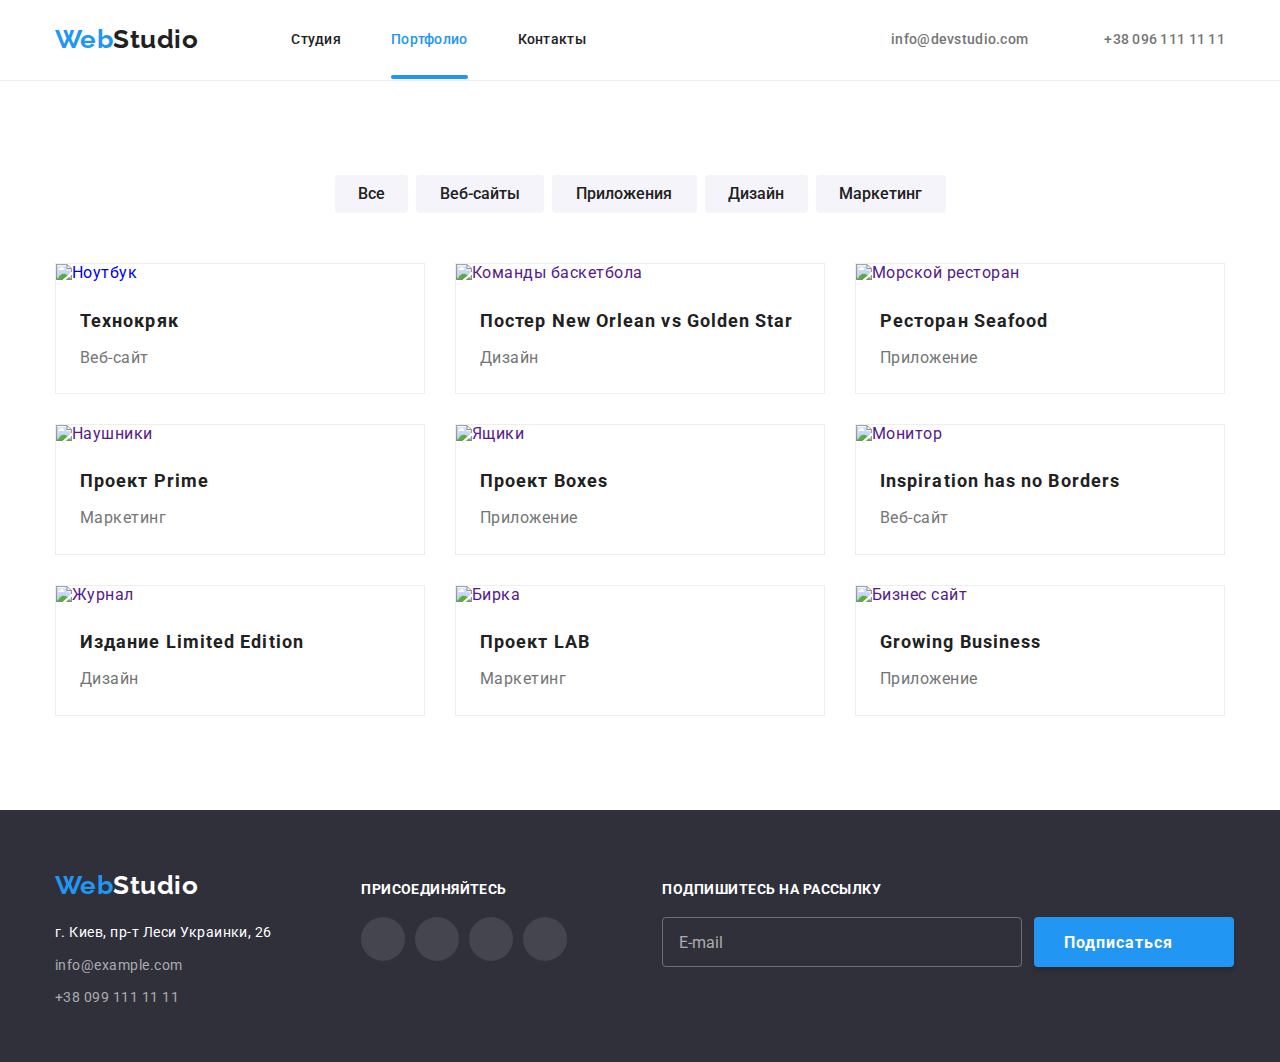
==== portfolio.html @ 2a5f99d3 "import _filter in portfolio" ====
<!DOCTYPE html>
<html lang="ru">
<head>
    <meta charset="UTF-8">
    <meta name="viewport" content="width=device-width, initial-scale=1.0">
    <title>Portfolio</title>
    <link href="https://fonts.googleapis.com/css2?family=Oleo+Script&family=Raleway:wght@700&family=Roboto:wght@400;500;700;900&display=swap" rel="stylesheet">
    <link rel="stylesheet" href="https://cdnjs.cloudflare.com/ajax/libs/modern-normalize/1.0.0/modern-normalize.min.css">
    <link rel="stylesheet" href="./css/portfolio.min.css">
</head>
<body>

<!--Header-->
<header class="header-line">

    <div class="container container-header">
        <nav class="container-nav">

            <a class="logo" href="./"><span class="logo-one">Web</span>Studio</a>
    
            <ul class="list list-nav utility-mp">
                <li class="item">
                    <a class="header-link current" href="./index.html">Студия</a>
                </li>
                <li class="item">
                    <a class="header-link" href="#" rel="noopener noreferel"><span class="location">Портфолио</span></a>
                </li>
                <li class="item">
                    <a class="header-link" href="#">Контакты</a>
                </li>
            </ul>
    
        </nav>
    
        <ul class="list list-contacts utility-mp">
            <li class="item">
                <a class="contacts-link" href="mailto:info@devstudio.com">
                <svg class="icon-link">
                    <use href="./img/sprite.svg#icon-envelope"></use>
                </svg>     
                info@devstudio.com
                </a>
            </li>
            <li class="item">
                <a class="contacts-link" href="tel:+380961111111">
                <svg class="icon-link smartphone">
                    <use href="./img/sprite.svg#icon-smartphone"></use>
                </svg>
                +38 096 111 11 11
                </a>
            </li>
        </ul>
    </div>

</header>

<!-- Main Section -->
<main>
     <section class="section">

        <div class="container container-filter">
            <h1 hidden>Job List</h1>

        <ul class="list utility-mp filter">
            <li class="btn"><button class="btn-one" type="button">Все</button></li>
            <li class="btn"><button class="btn-two" type="button">Веб-сайты</button></li>
            <li class="btn"><button class="btn-three" type="button">Приложения</button></li>
            <li class="btn"><button class="btn-four" type="button">Дизайн</button></li>
            <li class="btn"><button class="btn-five" type="button">Маркетинг</button></li>
        </ul>
        </div>

        <div class="container container-job">
            <ul class="list utility-mp job-list">
                <li class="job-item">
                    <a href="#" class="job-link">
                        <div class="thumb">
                            <img src="./img/portfolio/laptop.jpg" alt="Ноутбук" width="370">
                            <div class="overlay">
                                <p class="overlay-text utility-mp">Технокряк это современная площадка распространения коронавируса. Компании используют эту платформу для цифрового шпионажа и атак на защищённые сервера конкурентов.</p>
                            </div>
                            </div>
                            <h2>Технокряк</h2>
                            <p class="job-item-text">Веб-сайт</p>
                    </a>
                </li>
                <li class="job-item">
                    <a href="" class="job-link">
                        <img src="./img/portfolio/basket.jpg" alt="Команды баскетбола" width="370">
                        <h2>Постер New Orlean vs Golden Star</h2>
                        <p class="job-item-text">Дизайн</p>
                    </a>
                </li>
                <li class="job-item">
                    <a href="" class="job-link">
                        <img src="./img/portfolio/seafood.jpg" alt="Морской ресторан" width="370">
                        <h2>Ресторан Seafood</h2>
                        <p class="job-item-text">Приложение</p>
                    </a>
                </li>
                <li class="job-item">
                    <a href="" class="job-link">
                        <img src="./img/portfolio/headphones.jpg" alt="Наушники" width="370">
                        <h2>Проект Prime</h2>
                        <p class="job-item-text">Маркетинг</p>
                    </a>
                </li>
                <li class="job-item">
                    <a href="" class="job-link">
                        <img src="./img/portfolio/boxes.jpg" alt="Ящики" width="370">
                        <h2>Проект Boxes</h2>
                        <p class="job-item-text">Приложение</p>
                    </a>
                </li>
                <li class="job-item">
                    <a href="" class="job-link">
                        <img src="./img/portfolio/monitor.jpg" alt="Монитор" width="370">
                        <h2>Inspiration has no Borders</h2>
                        <p class="job-item-text">Веб-сайт</p>
                    </a>
                </li>
                <li class="job-item">
                    <a href="" class="job-link">
                        <img src="./img/portfolio/magazine.jpg" alt="Журнал" width="370">
                        <h2>Издание Limited Edition</h2>
                        <p class="job-item-text">Дизайн</p>
                    </a>
                </li>
                <li class="job-item">
                    <a href="" class="job-link">
                        <img src="./img/portfolio/tag.jpg" alt="Бирка" width="370">
                        <h2>Проект LAB</h2>
                        <p class="job-item-text">Маркетинг</p>
                    </a>
                </li>
                <li class="job-item">
                    <a href="" class="job-link">
                        <img src="./img/portfolio/business_site.jpg" alt="Бизнес сайт" width="370">
                        <h2>Growing Business</h2>
                        <p class="job-item-text">Приложение</p>
                    </a>
                </li>
            </ul>
        </div>

    </section>
</main>

<!--Footer-->
<footer>

    <div class="container container-footer">

    <div class="addres-container">
        <a class="logo logo-footer" href="#"><span>Web</span><span class="logo-two">Studio</span></a>

    <address class="item-address">

    <ul class="contacts-street utility-mp">
        <li class="contacts-list">
            <span class="street contacts-footer">г. Киев, пр-т Леси Украинки, 26</span>
        </li>
        <li class="contacts-list">
            <a class="contacts-footer" href="mailto:info@example.com">info@example.com</a>
        </li>
        <li class="contacts-list">
            <a class="contacts-footer" href="tel:+380991111111">+38 099 111 11 11</a>
        </li>
    </ul>

    </address>
    </div>

    <div class="link-container">
        <p>Присоединяйтесь</p>
        <ul class="footer-social-list utility-mp">
            <li class="footer-social-item"><a href="" class="footer-social-link" target="_blank" rel="noopener noreferer" aria-label="Instagram">
                <svg class="footer-social-icon">
                    <use href="./img/sprite.svg#icon-instagram"></use>
                </svg>
            </a></li>
            <li class="footer-social-item"><a href="" class="footer-social-link" target="_blank" rel="noopener noreferer" aria-label="Twitter">
                <svg class="footer-social-icon">
                    <use href="./img/sprite.svg#icon-twitter"></use>
                </svg>
            </a></li>
            <li class="footer-social-item"><a href="" class="footer-social-link" target="_blank" rel="noopener noreferer" aria-label="Facebook">
                <svg class="footer-social-icon">
                    <use href="./img/sprite.svg#icon-facebook"></use>
                </svg>
            </a></li>
            <li class="footer-social-item"><a href="" class="footer-social-link" target="_blank" rel="noopener noreferer" aria-label="LinkedIn">
                <svg class="footer-social-icon">
                    <use href="./img/sprite.svg#icon-linkedin"></use>
                </svg>
            </a></li>
        </ul>
    </div>

    <div class="form-container">
        <p>Подпишитесь на рассылку</p>
        <form class="footer-form">
            <input type="email" class="footer-input" name="user-mail" placeholder="E-mail">
            <button type="submit" class="send-btn">
            Подписаться
            <svg class="send-icon">
                <use href="./img/sprite.svg#icon-send"></use>
            </svg>
            </button>
        </form>
    </div>

    </div>

</footer>


    
</body>
</html>
---- css/portfolio.min.css ----
body{font-family:'Roboto', sans-serif;letter-spacing:0.03em;color:#757575}li,a{list-style:none;text-decoration:none}h1,h2,h3{margin-top:0}img{display:block;width:100%;height:auto}p{margin:0;padding:0}.list{display:flex}.utility-mp{padding:0;margin:0}.visually-hidden{position:absolute;width:1px;height:1px;margin:-1px;border:0;padding:0;overflow:hidden;clip:rect(0 0 0 0)}.container{width:1200px;padding-left:15px;padding-right:15px;margin-left:auto;margin-right:auto}.section{padding-top:94px;padding-bottom:94px}.heading{margin-bottom:50px;color:#212121;font-weight:700;font-size:36px;line-height:1.2;text-align:center}.header-line{border-bottom:1px solid #ECECEC}.container-nav{display:flex}.logo{padding-bottom:25px;padding-top:24px;margin-right:93px;color:#212121;font-family:'Raleway', sans-serif;font-size:26px;line-height:1.2;font-weight:700}.logo .logo-one{color:#2196F3}.list-nav .item:not(:last-child){margin-right:50px}.header-link{position:relative;display:block;padding-top:32px;padding-bottom:32px;color:#212121;font-weight:500;font-size:14px;line-height:1.1;letter-spacing:0.02em;transition:color 250ms cubic-bezier(0.4, 0, 0.2, 1)}.header-link:hover,.header-link:focus{color:#2196F3}.header-link .location:focus,.header-link .location:hover{color:#212121}.location{padding-top:32px;padding-bottom:32px;color:#2196F3;transition:color 250ms cubic-bezier(0.4, 0, 0.2, 1)}.location::after{position:absolute;left:0;bottom:0;content:"";display:inline-block;width:100%;height:4px;border-radius:2px;background-color:#2196F3;transition:background-color 250ms cubic-bezier(0.4, 0, 0.2, 1)}.location:hover::after{background-color:#212121}.list-contacts{margin-left:auto}.list-contacts .item+.item{margin-left:50px}.contacts-link{display:flex;align-items:center;color:#757575;font-weight:500;font-size:14px;line-height:1.1;letter-spacing:0.02em;transition:color 250ms cubic-bezier(0.4, 0, 0.2, 1)}.contacts-link:hover,.contacts-link:focus{color:#2196F3}.contacts-link:hover .icon-link,.contacts-link:focus .icon-link{fill:#2196F3}.icon-link{width:16px;height:12px;margin-right:10px;fill:#757575;transition:fill 250ms cubic-bezier(0.4, 0, 0.2, 1)}.icon-link .smartphone{width:10px;height:16px}.link-container{display:flex;flex-direction:column;align-items:flex-start;margin-left:70px;padding-top:12px}.link-container p{font-weight:700;font-size:14px;line-height:1.14;letter-spacing:0.03em;text-transform:uppercase;color:#fff}.footer-social-list{display:inline-flex;margin-top:20px}.footer-social-item:not(:last-child){margin-right:10px}.footer-social-link{display:flex;justify-content:center;align-items:center;border-radius:50%;width:44px;height:44px;background-color:rgba(255,255,255,0.1);transition:background-color 250ms cubic-bezier(0.4, 0, 0.2, 1)}.footer-social-link:hover,.footer-social-link:focus{background-color:#2196F3}.footer-social-icon{fill:#fff;width:20px;height:20px}.form-container{margin-left:95px;padding-top:12px}.form-container p{margin-bottom:20px;font-weight:700;font-size:14px;line-height:1.14;text-transform:uppercase;color:#fff}.footer-form{display:flex}.footer-input{width:360px;height:50px;border:1px solid rgba(255,255,255,0.3);border-radius:4px;margin-right:12px;padding:15px 16px;font-weight:400;font-size:16px;line-height:1.25;color:#fff;background-color:transparent}.footer-input::placeholder{font-weight:400;font-size:16px;line-height:1.25;color:rgba(255,255,255,0.6)}.send-btn{display:flex;align-items:center;border-radius:4px;border-style:solid;border-color:#2196F3;min-width:200px;padding-left:28px;font-weight:700;font-size:16px;line-height:1.87;letter-spacing:0.06em;background-color:#2196F3;box-shadow:0px 4px 4px rgba(0,0,0,0.15);color:#fff;cursor:pointer;transition:background-color 250ms cubic-bezier(0.4, 0, 0.2, 1),color 250ms cubic-bezier(0.4, 0, 0.2, 1),border-color 250ms cubic-bezier(0.4, 0, 0.2, 1)}.send-icon{width:24px;height:24px;margin:10px;fill:#fff;transition:fill 250ms cubic-bezier(0.4, 0, 0.2, 1)}.send-btn:hover,.send-btn:focus{color:#2196F3;background-color:#fff;border-color:#fff}.send-btn:hover .send-icon,.send-btn:focus .send-icon{fill:#2196F3}.container-header{display:flex;align-items:center}footer{background-color:#2F303A}.container-footer{padding-top:60px;height:252px;display:flex}.logo-footer{color:#2196F3}.logo-two{color:#fff}.contacts-street{margin-top:20px}.contacts-list:not(:last-child){margin-bottom:9px}.item-address .street{color:#fff}.contacts-footer{color:rgba(255,255,255,0.6);font-weight:400;font-size:14px;line-height:1.7;font-style:normal}.container-filter{margin-bottom:50px}.filter{justify-content:center}.filter .btn:not(:last-child){margin-right:8px}.btn-one{width:73px;height:38px}.btn-two{width:128px;height:38px}.btn-three{width:145px;height:38px}.btn-four{width:103px;height:38px}.btn-five{width:130px;height:38px}.filter button{color:#212121;font-weight:500;font-size:16px;line-height:1.6;font-family:'Roboto', sans-serif;background-color:#F5F4FA;border:1px solid #F5F4FA;border-radius:4px;cursor:pointer;transition:all 250ms cubic-bezier(0.4, 0, 0.2, 1)}.filter button:hover,.filter button:focus{color:#fff;background-color:#2196F3;border-color:#2196F3}.job-list{flex-wrap:wrap}.job-item{width:calc((100% - 60px) / 3);border:1px solid #EEEEEE;margin-right:30px;margin-bottom:30px;text-align:left;cursor:pointer}.job-link{display:block}.job-link:hover,.job-link:focus{box-shadow:0px 1px 1px rgba(0,0,0,0.12),0px 4px 4px rgba(0,0,0,0.06),1px 4px 6px rgba(0,0,0,0.16);transition:box-shadow 250ms cubic-bezier(0.4, 0, 0.2, 1)}.job-list .job-item:nth-child(3n){margin-right:0}.job-list .job-item:nth-last-child(-n+3){margin-bottom:0}.thumb{position:relative;overflow:hidden}.overlay{position:absolute;top:0;left:0;padding:63px 24px;width:100%;height:100%;background-color:rgba(33,150,243,0.9);transform:translateY(100%);transition:transform 250ms cubic-bezier(0.4, 0, 0.2, 1);z-index:1}.job-link:hover .overlay,.job-link:focus .overlay{transform:translateX(0)}.overlay-text{font-weight:400;font-size:18px;line-height:1.55;color:#fff;z-index:2}.job-list h2{padding-top:20px;margin-bottom:4px;padding-left:24px;color:#212121;font-weight:700;font-size:18px;line-height:2;letter-spacing:0.06em}.job-item-text{padding-left:24px;padding-bottom:20px;font-weight:normal;font-size:16px;line-height:1.9;color:#757575}
/*# sourceMappingURL=portfolio.min.css.map */
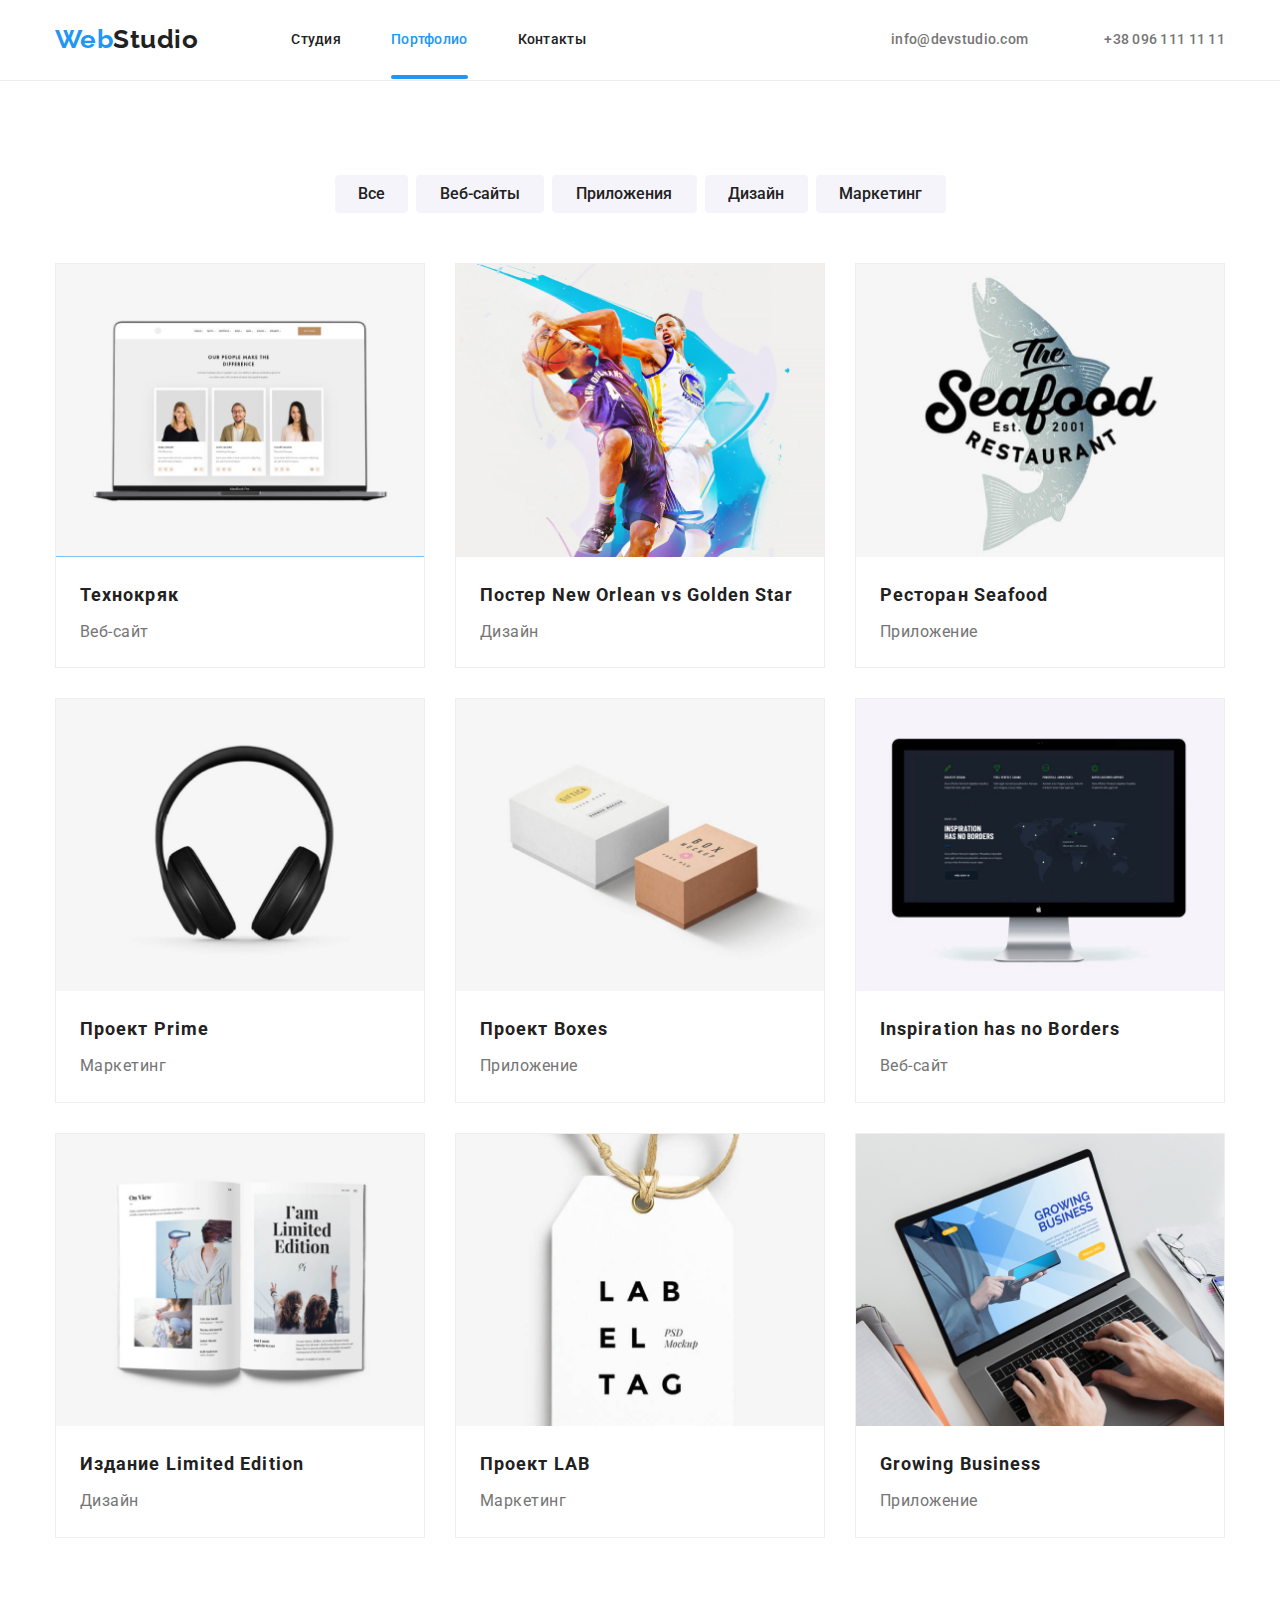
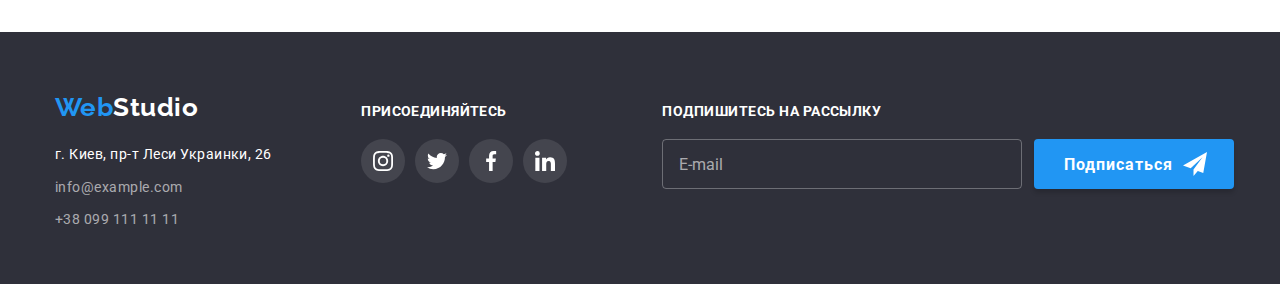
==== commit 2390ae88: "rename folder images* , finish." ====
--- a/portfolio.html
+++ b/portfolio.html
@@ -36,7 +36,7 @@
             <li class="item">
                 <a class="contacts-link" href="mailto:info@devstudio.com">
                 <svg class="icon-link">
-                    <use href="./img/sprite.svg#icon-envelope"></use>
+                    <use href="./imaimageages/sprite.svg#icon-envelope"></use>
                 </svg>     
                 info@devstudio.com
                 </a>
@@ -44,7 +44,7 @@
             <li class="item">
                 <a class="contacts-link" href="tel:+380961111111">
                 <svg class="icon-link smartphone">
-                    <use href="./img/sprite.svg#icon-smartphone"></use>
+                    <use href="./imaimageages/sprite.svg#icon-smartphone"></use>
                 </svg>
                 +38 096 111 11 11
                 </a>
@@ -75,7 +75,7 @@
                 <li class="job-item">
                     <a href="#" class="job-link">
                         <div class="thumb">
-                            <img src="./img/portfolio/laptop.jpg" alt="Ноутбук" width="370">
+                            <img src="./images/portfolio/laptop.jpg" alt="Ноутбук" width="370">
                             <div class="overlay">
                                 <p class="overlay-text utility-mp">Технокряк это современная площадка распространения коронавируса. Компании используют эту платформу для цифрового шпионажа и атак на защищённые сервера конкурентов.</p>
                             </div>
@@ -86,56 +86,56 @@
                 </li>
                 <li class="job-item">
                     <a href="" class="job-link">
-                        <img src="./img/portfolio/basket.jpg" alt="Команды баскетбола" width="370">
+                        <img src="./images/portfolio/basket.jpg" alt="Команды баскетбола" width="370">
                         <h2>Постер New Orlean vs Golden Star</h2>
                         <p class="job-item-text">Дизайн</p>
                     </a>
                 </li>
                 <li class="job-item">
                     <a href="" class="job-link">
-                        <img src="./img/portfolio/seafood.jpg" alt="Морской ресторан" width="370">
+                        <img src="./images/portfolio/seafood.jpg" alt="Морской ресторан" width="370">
                         <h2>Ресторан Seafood</h2>
                         <p class="job-item-text">Приложение</p>
                     </a>
                 </li>
                 <li class="job-item">
                     <a href="" class="job-link">
-                        <img src="./img/portfolio/headphones.jpg" alt="Наушники" width="370">
+                        <img src="./images/portfolio/headphones.jpg" alt="Наушники" width="370">
                         <h2>Проект Prime</h2>
                         <p class="job-item-text">Маркетинг</p>
                     </a>
                 </li>
                 <li class="job-item">
                     <a href="" class="job-link">
-                        <img src="./img/portfolio/boxes.jpg" alt="Ящики" width="370">
+                        <img src="./images/portfolio/boxes.jpg" alt="Ящики" width="370">
                         <h2>Проект Boxes</h2>
                         <p class="job-item-text">Приложение</p>
                     </a>
                 </li>
                 <li class="job-item">
                     <a href="" class="job-link">
-                        <img src="./img/portfolio/monitor.jpg" alt="Монитор" width="370">
+                        <img src="./images/portfolio/monitor.jpg" alt="Монитор" width="370">
                         <h2>Inspiration has no Borders</h2>
                         <p class="job-item-text">Веб-сайт</p>
                     </a>
                 </li>
                 <li class="job-item">
                     <a href="" class="job-link">
-                        <img src="./img/portfolio/magazine.jpg" alt="Журнал" width="370">
+                        <img src="./images/portfolio/magazine.jpg" alt="Журнал" width="370">
                         <h2>Издание Limited Edition</h2>
                         <p class="job-item-text">Дизайн</p>
                     </a>
                 </li>
                 <li class="job-item">
                     <a href="" class="job-link">
-                        <img src="./img/portfolio/tag.jpg" alt="Бирка" width="370">
+                        <img src="./images/portfolio/tag.jpg" alt="Бирка" width="370">
                         <h2>Проект LAB</h2>
                         <p class="job-item-text">Маркетинг</p>
                     </a>
                 </li>
                 <li class="job-item">
                     <a href="" class="job-link">
-                        <img src="./img/portfolio/business_site.jpg" alt="Бизнес сайт" width="370">
+                        <img src="./images/portfolio/business_site.jpg" alt="Бизнес сайт" width="370">
                         <h2>Growing Business</h2>
                         <p class="job-item-text">Приложение</p>
                     </a>
@@ -176,22 +176,22 @@
         <ul class="footer-social-list utility-mp">
             <li class="footer-social-item"><a href="" class="footer-social-link" target="_blank" rel="noopener noreferer" aria-label="Instagram">
                 <svg class="footer-social-icon">
-                    <use href="./img/sprite.svg#icon-instagram"></use>
+                    <use href="./images/sprite.svg#icon-instagram"></use>
                 </svg>
             </a></li>
             <li class="footer-social-item"><a href="" class="footer-social-link" target="_blank" rel="noopener noreferer" aria-label="Twitter">
                 <svg class="footer-social-icon">
-                    <use href="./img/sprite.svg#icon-twitter"></use>
+                    <use href="./images/sprite.svg#icon-twitter"></use>
                 </svg>
             </a></li>
             <li class="footer-social-item"><a href="" class="footer-social-link" target="_blank" rel="noopener noreferer" aria-label="Facebook">
                 <svg class="footer-social-icon">
-                    <use href="./img/sprite.svg#icon-facebook"></use>
+                    <use href="./images/sprite.svg#icon-facebook"></use>
                 </svg>
             </a></li>
             <li class="footer-social-item"><a href="" class="footer-social-link" target="_blank" rel="noopener noreferer" aria-label="LinkedIn">
                 <svg class="footer-social-icon">
-                    <use href="./img/sprite.svg#icon-linkedin"></use>
+                    <use href="./images/sprite.svg#icon-linkedin"></use>
                 </svg>
             </a></li>
         </ul>
@@ -204,7 +204,7 @@
             <button type="submit" class="send-btn">
             Подписаться
             <svg class="send-icon">
-                <use href="./img/sprite.svg#icon-send"></use>
+                <use href="./images/sprite.svg#icon-send"></use>
             </svg>
             </button>
         </form>
